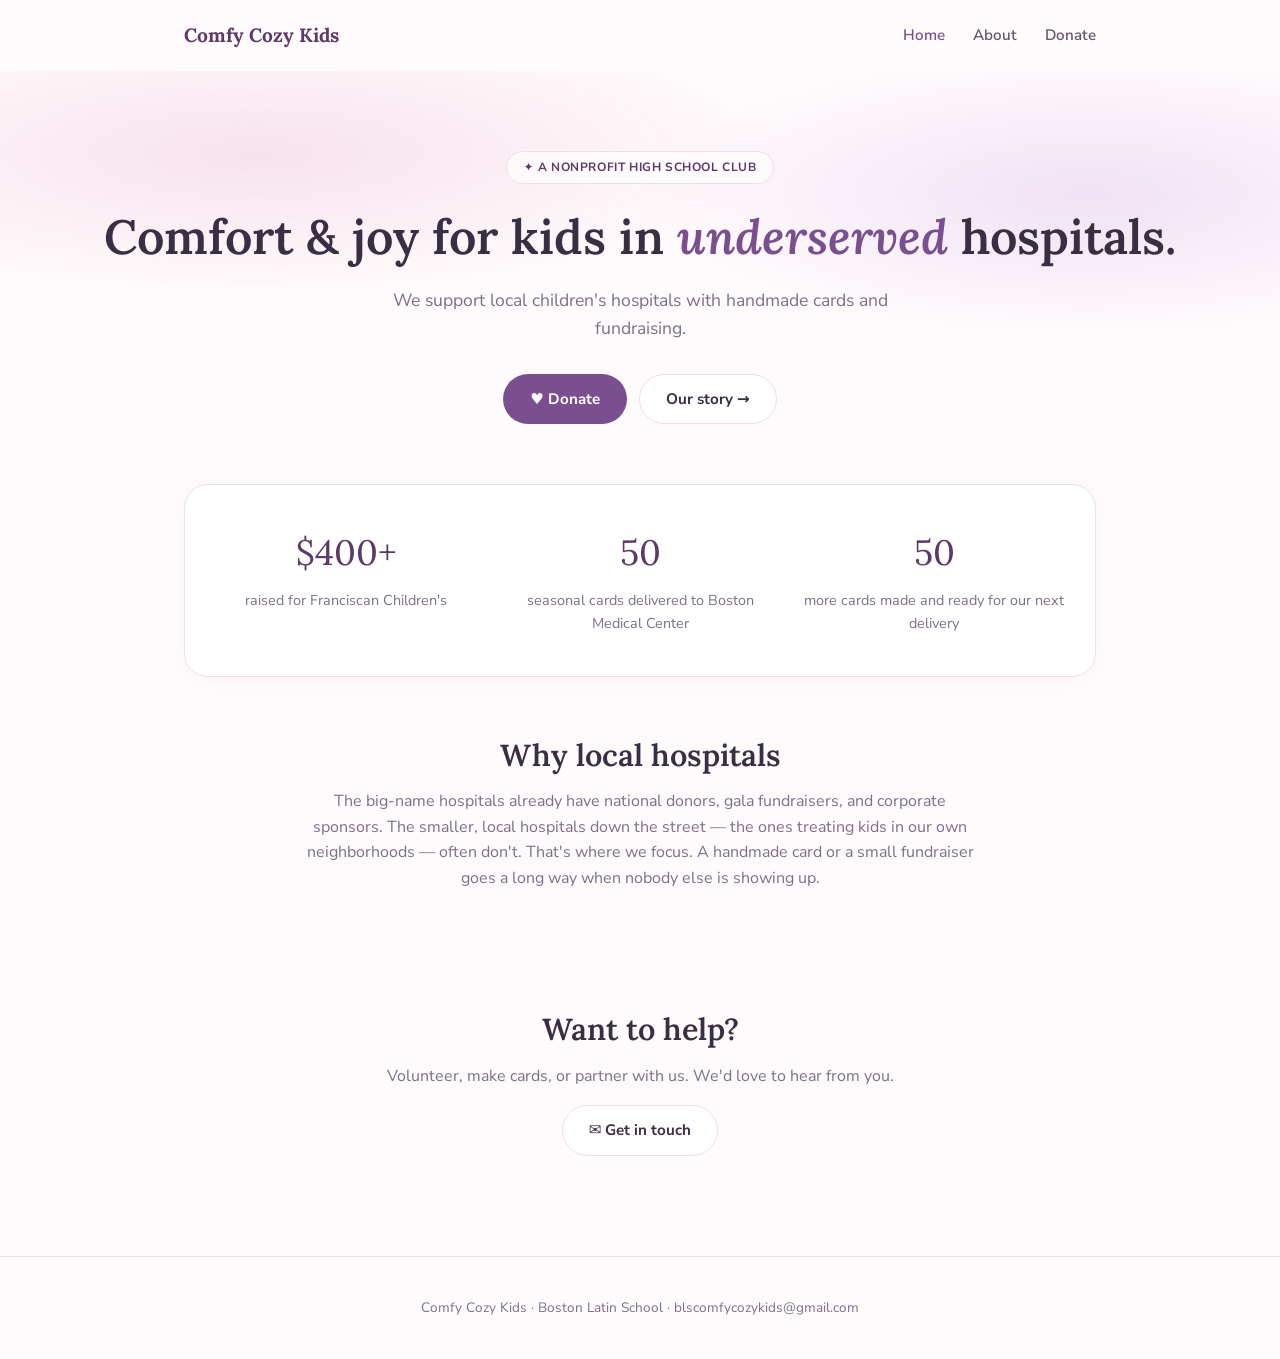
==== index.html @ f342c351 "Add files via upload" ====
<!DOCTYPE html>
<html lang="en">
<head>
<meta charset="UTF-8">
<meta name="viewport" content="width=device-width, initial-scale=1.0">
<title>Comfy Cozy Kids — Comfort & joy for kids in underserved hospitals</title>
<meta name="description" content="A high school nonprofit bringing handmade cards, fundraising, and care to children in underserved local hospitals.">
<link rel="stylesheet" href="style.css">
</head>
<body>

<nav>
  <a class="logo" href="index.html">Comfy Cozy Kids</a>
  <div class="links">
    <a href="index.html" class="active">Home</a>
    <a href="about.html">About</a>
    <a href="donate.html">Donate</a>
  </div>
</nav>

<section class="hero">
  <span class="eyebrow">✦ A nonprofit high school club</span>
  <h1>Comfort &amp; joy for kids in <em>underserved</em> hospitals.</h1>
  <p>We support local children's hospitals with handmade cards and fundraising.</p>
  <div class="hero-actions">
    <a href="donate.html" class="btn btn-primary">♥ Donate</a>
    <a href="about.html" class="btn btn-outline">Our story →</a>
  </div>
</section>

<section class="wrap">
  <div class="stats">
    <div class="stat">
      <div class="value">$400+</div>
      <div class="label">raised for Franciscan Children's</div>
    </div>
    <div class="stat">
      <div class="value">50</div>
      <div class="label">seasonal cards delivered to Boston Medical Center</div>
    </div>
    <div class="stat">
      <div class="value">50</div>
      <div class="label">more cards made and ready for our next delivery</div>
    </div>
  </div>
</section>

<section class="narrow">
  <h2 class="section-title">Why local hospitals</h2>
  <p class="section-sub" style="margin-bottom:0;">
    The big-name hospitals already have national donors, gala fundraisers, and corporate sponsors.
    The smaller, local hospitals down the street — the ones treating kids in our own neighborhoods —
    often don't. That's where we focus. A handmade card or a small fundraiser goes a long way when
    nobody else is showing up.
  </p>
</section>

<section class="narrow cta-center">
  <h2 class="section-title">Want to help?</h2>
  <p>Volunteer, make cards, or partner with us. We'd love to hear from you.</p>
  <a href="mailto:blscomfycozykids@gmail.com" class="btn btn-outline">✉ Get in touch</a>
</section>

<footer>
  Comfy Cozy Kids · Boston Latin School · <a href="mailto:blscomfycozykids@gmail.com">blscomfycozykids@gmail.com</a>
</footer>

</body>
</html>
---- style.css ----
@import url('https://fonts.googleapis.com/css2?family=Lora:ital,wght@0,500;0,600;0,700;1,500&family=Nunito+Sans:wght@400;600;700;800&display=swap');

:root {
  --background: #fffbfc;
  --foreground: #3a2e42;
  --card: #ffffff;
  --primary: #7a4f8f;
  --primary-foreground: #fffbfc;
  --secondary: #fbe9f0;
  --muted-foreground: #7d7086;
  --accent: #f3d3de;
  --border: #f1dde6;
  --blush: #f8e3ea;
  --cream: #fffaf2;
  --plum: #5c3968;
  --radius: 1rem;
}

* { box-sizing: border-box; }

html, body {
  margin: 0;
  padding: 0;
  background: var(--background);
  color: var(--foreground);
  font-family: 'Nunito Sans', system-ui, sans-serif;
  line-height: 1.6;
}

h1, h2, h3 {
  font-family: 'Lora', Georgia, serif;
  font-weight: 600;
  line-height: 1.2;
  margin: 0;
}

a { color: inherit; text-decoration: none; }

.wrap { max-width: 960px; margin: 0 auto; padding: 0 24px; }

/* NAV */
nav {
  display: flex;
  align-items: center;
  justify-content: space-between;
  padding: 20px 24px;
  max-width: 960px;
  margin: 0 auto;
}
nav .logo {
  font-family: 'Lora', serif;
  font-weight: 700;
  font-size: 1.2rem;
  color: var(--plum);
}
nav .links { display: flex; gap: 28px; font-weight: 600; font-size: 0.95rem; }
nav .links a { color: var(--foreground); opacity: 0.8; transition: opacity 0.15s; }
nav .links a:hover, nav .links a.active { opacity: 1; color: var(--primary); }

/* HERO */
.hero {
  text-align: center;
  padding: 80px 24px 60px;
  background: radial-gradient(60% 50% at 20% 20%, rgba(240,200,220,0.5), transparent 70%),
              radial-gradient(50% 50% at 85% 30%, rgba(210,180,230,0.35), transparent 70%);
}
.eyebrow {
  display: inline-flex;
  align-items: center;
  gap: 6px;
  border: 1px solid var(--border);
  background: rgba(255,255,255,0.7);
  padding: 6px 16px;
  border-radius: 999px;
  font-size: 0.75rem;
  font-weight: 700;
  text-transform: uppercase;
  letter-spacing: 0.05em;
  color: var(--plum);
}
.hero h1 { font-size: 3rem; margin-top: 24px; }
.hero h1 em { color: var(--primary); font-style: italic; }
.hero p { max-width: 560px; margin: 20px auto 0; color: var(--muted-foreground); font-size: 1.1rem; }
.hero-actions { display: flex; justify-content: center; gap: 12px; margin-top: 32px; flex-wrap: wrap; }

.btn {
  display: inline-flex;
  align-items: center;
  gap: 8px;
  padding: 12px 26px;
  border-radius: 999px;
  font-weight: 700;
  font-size: 0.95rem;
  cursor: pointer;
  border: 1px solid transparent;
}
.btn-primary { background: var(--primary); color: var(--primary-foreground); }
.btn-primary:hover { opacity: 0.9; }
.btn-outline { background: var(--card); border-color: var(--border); color: var(--foreground); }
.btn-outline:hover { background: var(--secondary); }

/* STATS */
.stats {
  display: grid;
  grid-template-columns: repeat(3, 1fr);
  gap: 20px;
  background: var(--card);
  border: 1px solid var(--border);
  border-radius: 24px;
  padding: 40px 24px;
  box-shadow: 0 4px 20px rgba(90, 50, 90, 0.04);
}
.stats .stat { text-align: center; }
.stats .stat .value { font-family: 'Lora', serif; font-size: 2.2rem; color: var(--plum); }
.stats .stat .label { margin-top: 8px; font-size: 0.9rem; color: var(--muted-foreground); }

/* SECTIONS */
section { padding: 60px 24px; }
section.narrow { max-width: 720px; margin: 0 auto; }
.section-title { font-size: 1.9rem; text-align: center; margin-bottom: 8px; }
.section-sub { text-align: center; color: var(--muted-foreground); margin-bottom: 32px; }

.card-box {
  background: var(--card);
  border: 1px solid var(--border);
  border-radius: 24px;
  padding: 32px;
}

.two-col { display: grid; grid-template-columns: 1fr 1fr; gap: 20px; }
.two-col .card-box h3 { font-size: 1.2rem; margin-bottom: 10px; }
.two-col .card-box p { color: var(--muted-foreground); margin: 0; }
.pink-card { background: var(--blush); border: none; }
.lav-card { background: var(--secondary); border: none; }

.cta-center { text-align: center; }
.cta-center p { color: var(--muted-foreground); }

footer {
  text-align: center;
  padding: 40px 24px;
  color: var(--muted-foreground);
  font-size: 0.85rem;
  border-top: 1px solid var(--border);
  margin-top: 40px;
}

@media (max-width: 640px) {
  .hero h1 { font-size: 2.2rem; }
  .stats { grid-template-columns: 1fr; }
  .two-col { grid-template-columns: 1fr; }
  nav .links { gap: 16px; font-size: 0.85rem; }
}
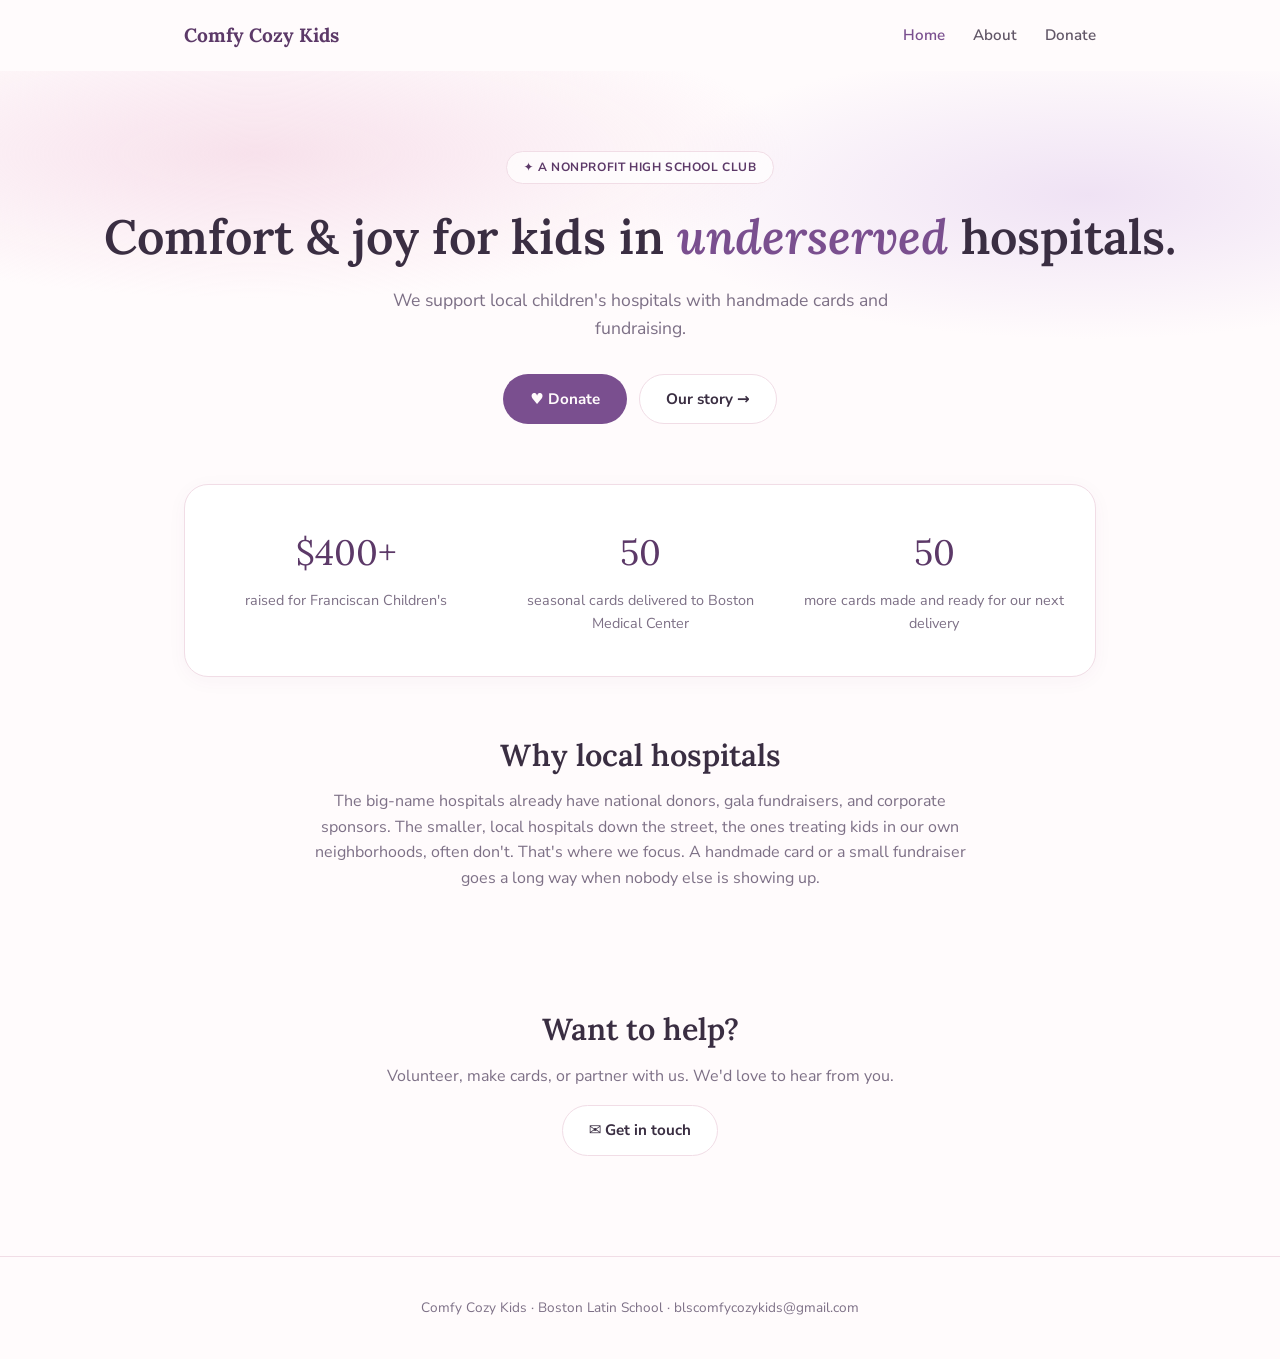
==== commit 4fa8c343: "Add files via upload" ====
--- a/index.html
+++ b/index.html
@@ -3,7 +3,7 @@
 <head>
 <meta charset="UTF-8">
 <meta name="viewport" content="width=device-width, initial-scale=1.0">
-<title>Comfy Cozy Kids — Comfort & joy for kids in underserved hospitals</title>
+<title>Comfy Cozy Kids - Comfort & joy for kids in underserved hospitals</title>
 <meta name="description" content="A high school nonprofit bringing handmade cards, fundraising, and care to children in underserved local hospitals.">
 <link rel="stylesheet" href="style.css">
 </head>
@@ -49,7 +49,7 @@
   <h2 class="section-title">Why local hospitals</h2>
   <p class="section-sub" style="margin-bottom:0;">
     The big-name hospitals already have national donors, gala fundraisers, and corporate sponsors.
-    The smaller, local hospitals down the street — the ones treating kids in our own neighborhoods —
+    The smaller, local hospitals down the street, the ones treating kids in our own neighborhoods,
     often don't. That's where we focus. A handmade card or a small fundraiser goes a long way when
     nobody else is showing up.
   </p>
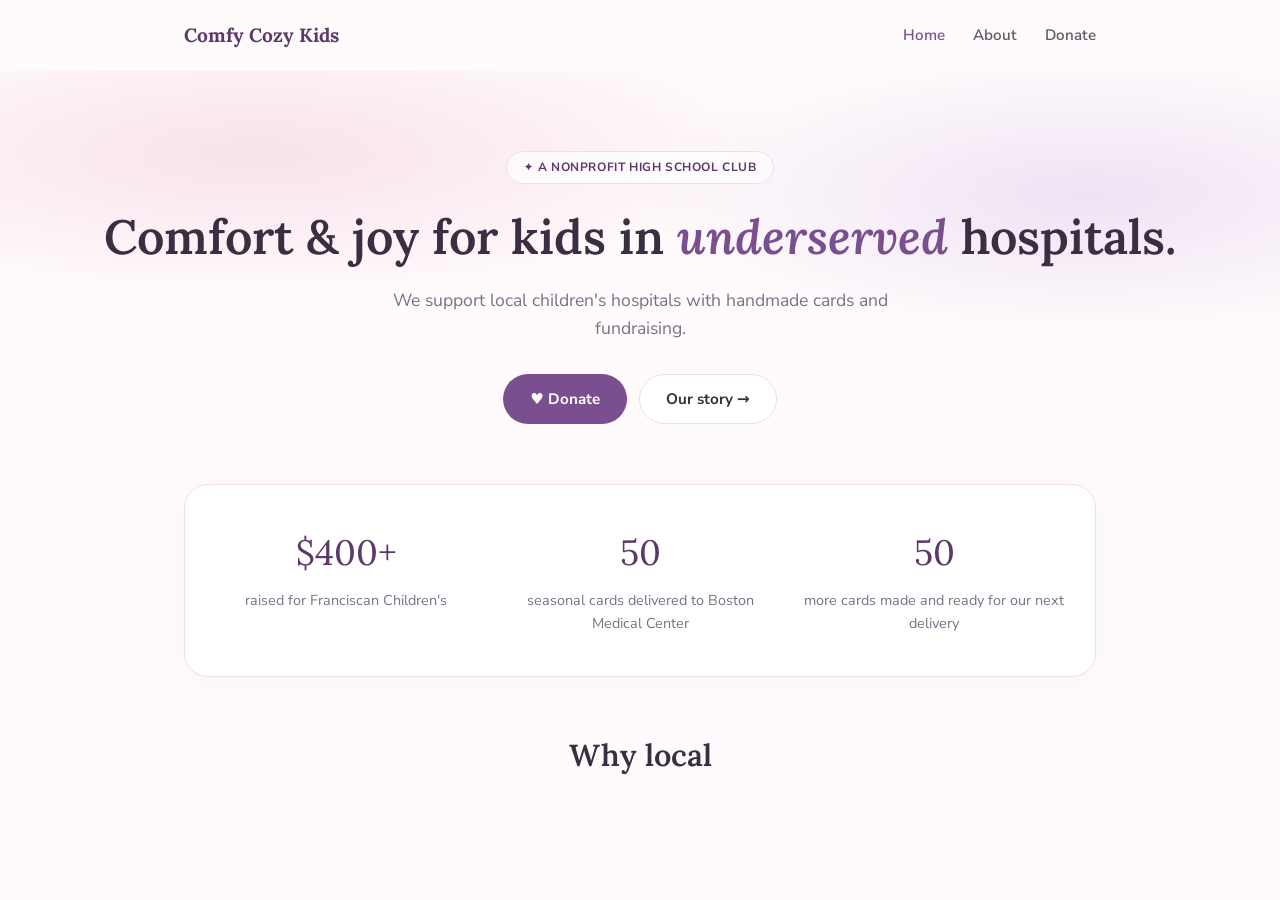
==== commit f2f3228d: "Update index.html" ====
--- a/index.html
+++ b/index.html
@@ -46,24 +46,4 @@
 </section>
 
 <section class="narrow">
-  <h2 class="section-title">Why local hospitals</h2>
-  <p class="section-sub" style="margin-bottom:0;">
-    The big-name hospitals already have national donors, gala fundraisers, and corporate sponsors.
-    The smaller, local hospitals down the street, the ones treating kids in our own neighborhoods,
-    often don't. That's where we focus. A handmade card or a small fundraiser goes a long way when
-    nobody else is showing up.
-  </p>
-</section>
-
-<section class="narrow cta-center">
-  <h2 class="section-title">Want to help?</h2>
-  <p>Volunteer, make cards, or partner with us. We'd love to hear from you.</p>
-  <a href="mailto:blscomfycozykids@gmail.com" class="btn btn-outline">✉ Get in touch</a>
-</section>
-
-<footer>
-  Comfy Cozy Kids · Boston Latin School · <a href="mailto:blscomfycozykids@gmail.com">blscomfycozykids@gmail.com</a>
-</footer>
-
-</body>
-</html>
+  <h2 class="section-title">Why local
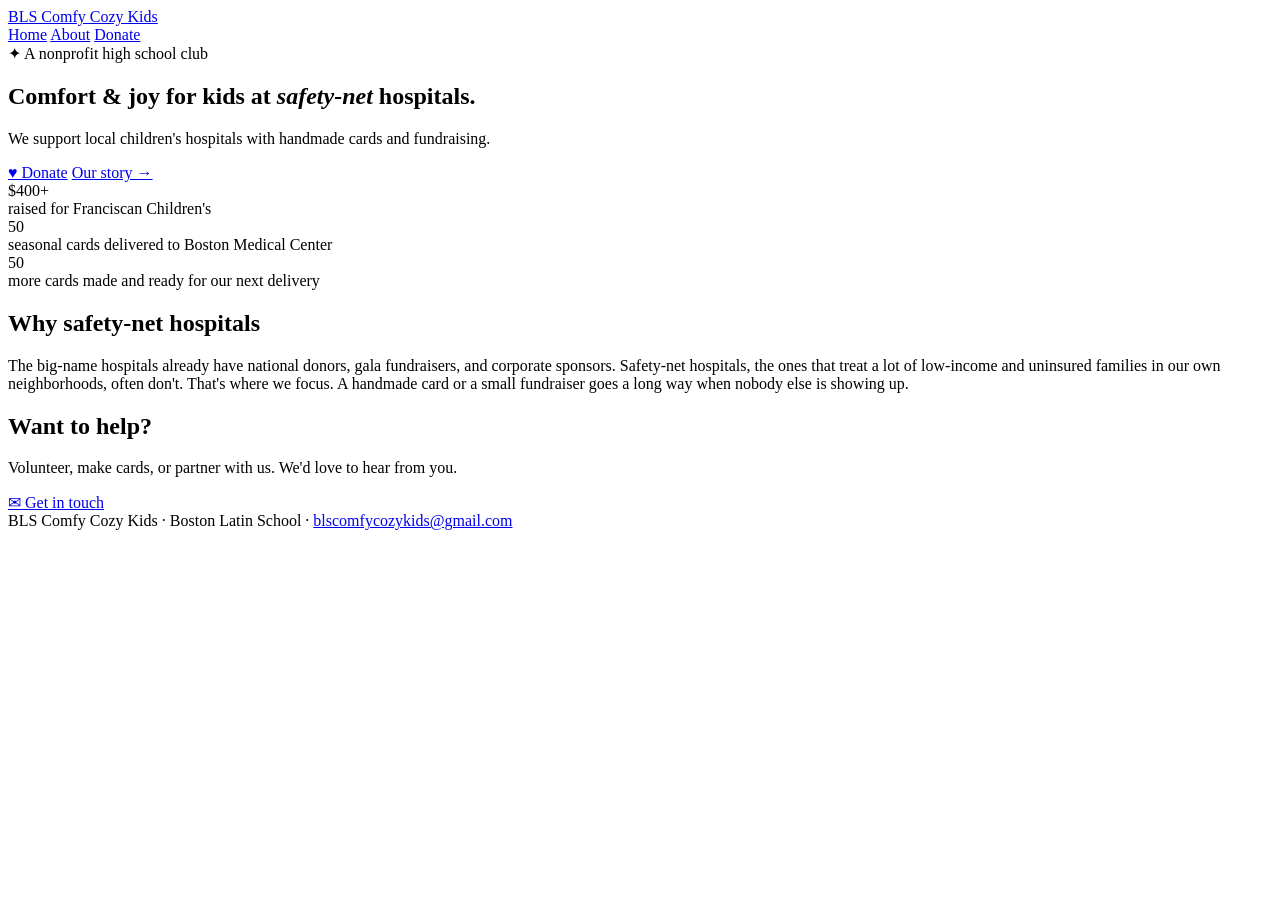
==== commit 33f4c042: "Rename index2.html to index.html" ====
--- a/index.html
+++ b/index.html
@@ -3,28 +3,28 @@
 <head>
 <meta charset="UTF-8">
 <meta name="viewport" content="width=device-width, initial-scale=1.0">
-<title>Comfy Cozy Kids - Comfort & joy for kids in underserved hospitals</title>
-<meta name="description" content="A high school nonprofit bringing handmade cards, fundraising, and care to children in underserved local hospitals.">
-<link rel="stylesheet" href="style.css">
+<title>BLS Comfy Cozy Kids - Comfort & joy for kids at safety-net hospitals</title>
+<meta name="description" content="A high school nonprofit bringing handmade cards, fundraising, and care to children at safety-net hospitals in Boston.">
+<link rel="stylesheet" href="style2.css">
 </head>
 <body>
 
 <nav>
-  <a class="logo" href="index.html">Comfy Cozy Kids</a>
+  <a class="logo" href="index2.html">BLS Comfy Cozy Kids</a>
   <div class="links">
-    <a href="index.html" class="active">Home</a>
-    <a href="about.html">About</a>
-    <a href="donate.html">Donate</a>
+    <a href="index2.html" class="active">Home</a>
+    <a href="about2.html">About</a>
+    <a href="donate2.html">Donate</a>
   </div>
 </nav>
 
 <section class="hero">
   <span class="eyebrow">✦ A nonprofit high school club</span>
-  <h1>Comfort &amp; joy for kids in <em>underserved</em> hospitals.</h1>
+  <h1>Comfort &amp; joy for kids at <em>safety-net</em> hospitals.</h1>
   <p>We support local children's hospitals with handmade cards and fundraising.</p>
   <div class="hero-actions">
-    <a href="donate.html" class="btn btn-primary">♥ Donate</a>
-    <a href="about.html" class="btn btn-outline">Our story →</a>
+    <a href="donate2.html" class="btn btn-primary">♥ Donate</a>
+    <a href="about2.html" class="btn btn-outline">Our story →</a>
   </div>
 </section>
 
@@ -46,4 +46,24 @@
 </section>
 
 <section class="narrow">
-  <h2 class="section-title">Why local
+  <h2 class="section-title">Why safety-net hospitals</h2>
+  <p class="section-sub" style="margin-bottom:0;">
+    The big-name hospitals already have national donors, gala fundraisers, and corporate sponsors.
+    Safety-net hospitals, the ones that treat a lot of low-income and uninsured families in our own
+    neighborhoods, often don't. That's where we focus. A handmade card or a small fundraiser goes a
+    long way when nobody else is showing up.
+  </p>
+</section>
+
+<section class="narrow cta-center">
+  <h2 class="section-title">Want to help?</h2>
+  <p>Volunteer, make cards, or partner with us. We'd love to hear from you.</p>
+  <a href="mailto:blscomfycozykids@gmail.com" class="btn btn-outline">✉ Get in touch</a>
+</section>
+
+<footer>
+  BLS Comfy Cozy Kids · Boston Latin School · <a href="mailto:blscomfycozykids@gmail.com">blscomfycozykids@gmail.com</a>
+</footer>
+
+</body>
+</html>
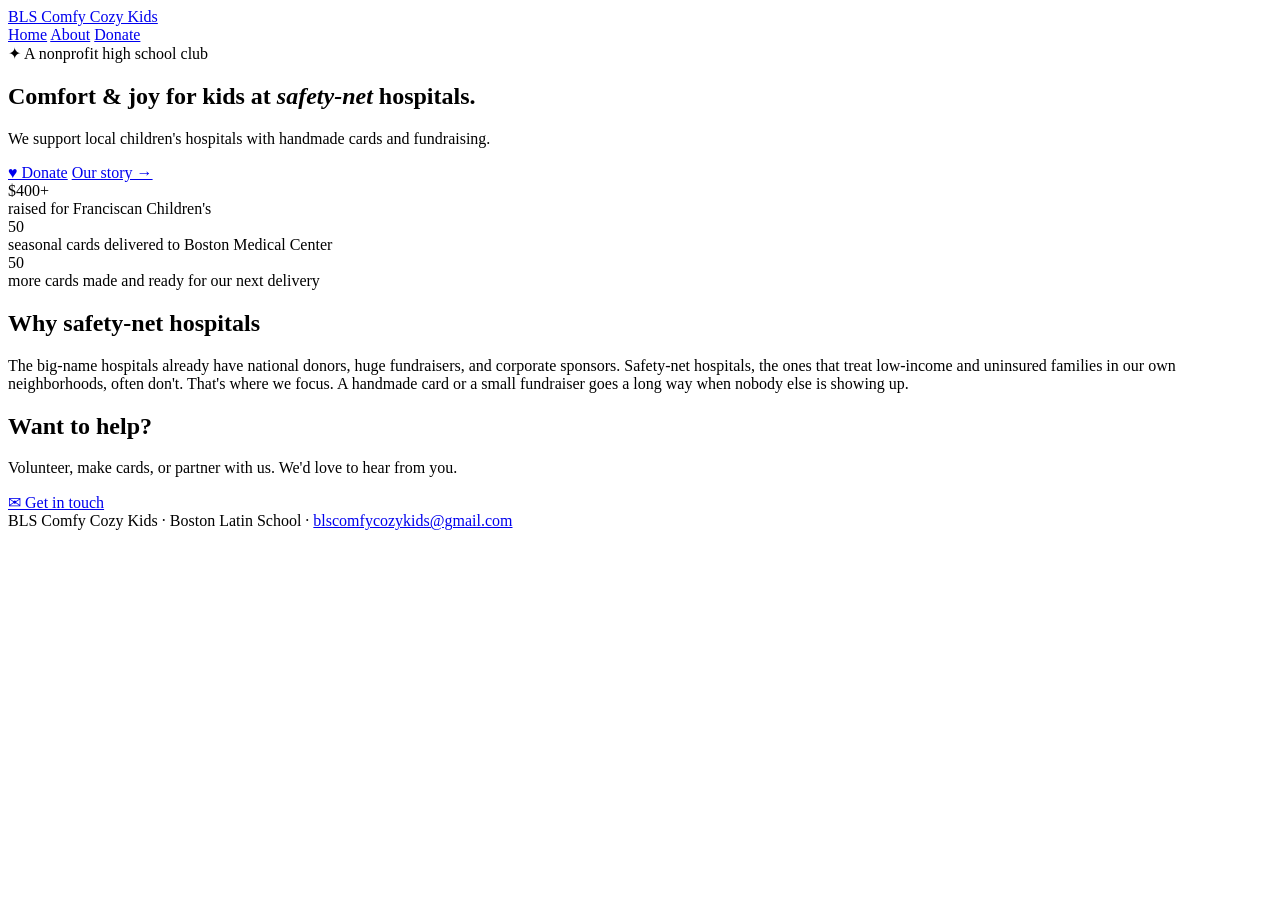
==== commit e9003324: "Update index.html" ====
--- a/index.html
+++ b/index.html
@@ -3,16 +3,16 @@
 <head>
 <meta charset="UTF-8">
 <meta name="viewport" content="width=device-width, initial-scale=1.0">
-<title>BLS Comfy Cozy Kids - Comfort & joy for kids at safety-net hospitals</title>
+<title>BLS Comfy Cozy Kids - Comfort & joy for kids at underserved hospitals</title>
 <meta name="description" content="A high school nonprofit bringing handmade cards, fundraising, and care to children at safety-net hospitals in Boston.">
 <link rel="stylesheet" href="style2.css">
 </head>
 <body>
 
 <nav>
-  <a class="logo" href="index2.html">BLS Comfy Cozy Kids</a>
+  <a class="logo" href="index.html">BLS Comfy Cozy Kids</a>
   <div class="links">
-    <a href="index2.html" class="active">Home</a>
+    <a href="index.html" class="active">Home</a>
     <a href="about2.html">About</a>
     <a href="donate2.html">Donate</a>
   </div>
@@ -48,8 +48,8 @@
 <section class="narrow">
   <h2 class="section-title">Why safety-net hospitals</h2>
   <p class="section-sub" style="margin-bottom:0;">
-    The big-name hospitals already have national donors, gala fundraisers, and corporate sponsors.
-    Safety-net hospitals, the ones that treat a lot of low-income and uninsured families in our own
+    The big-name hospitals already have national donors, huge fundraisers, and corporate sponsors.
+    Safety-net hospitals, the ones that treat low-income and uninsured families in our own
     neighborhoods, often don't. That's where we focus. A handmade card or a small fundraiser goes a
     long way when nobody else is showing up.
   </p>
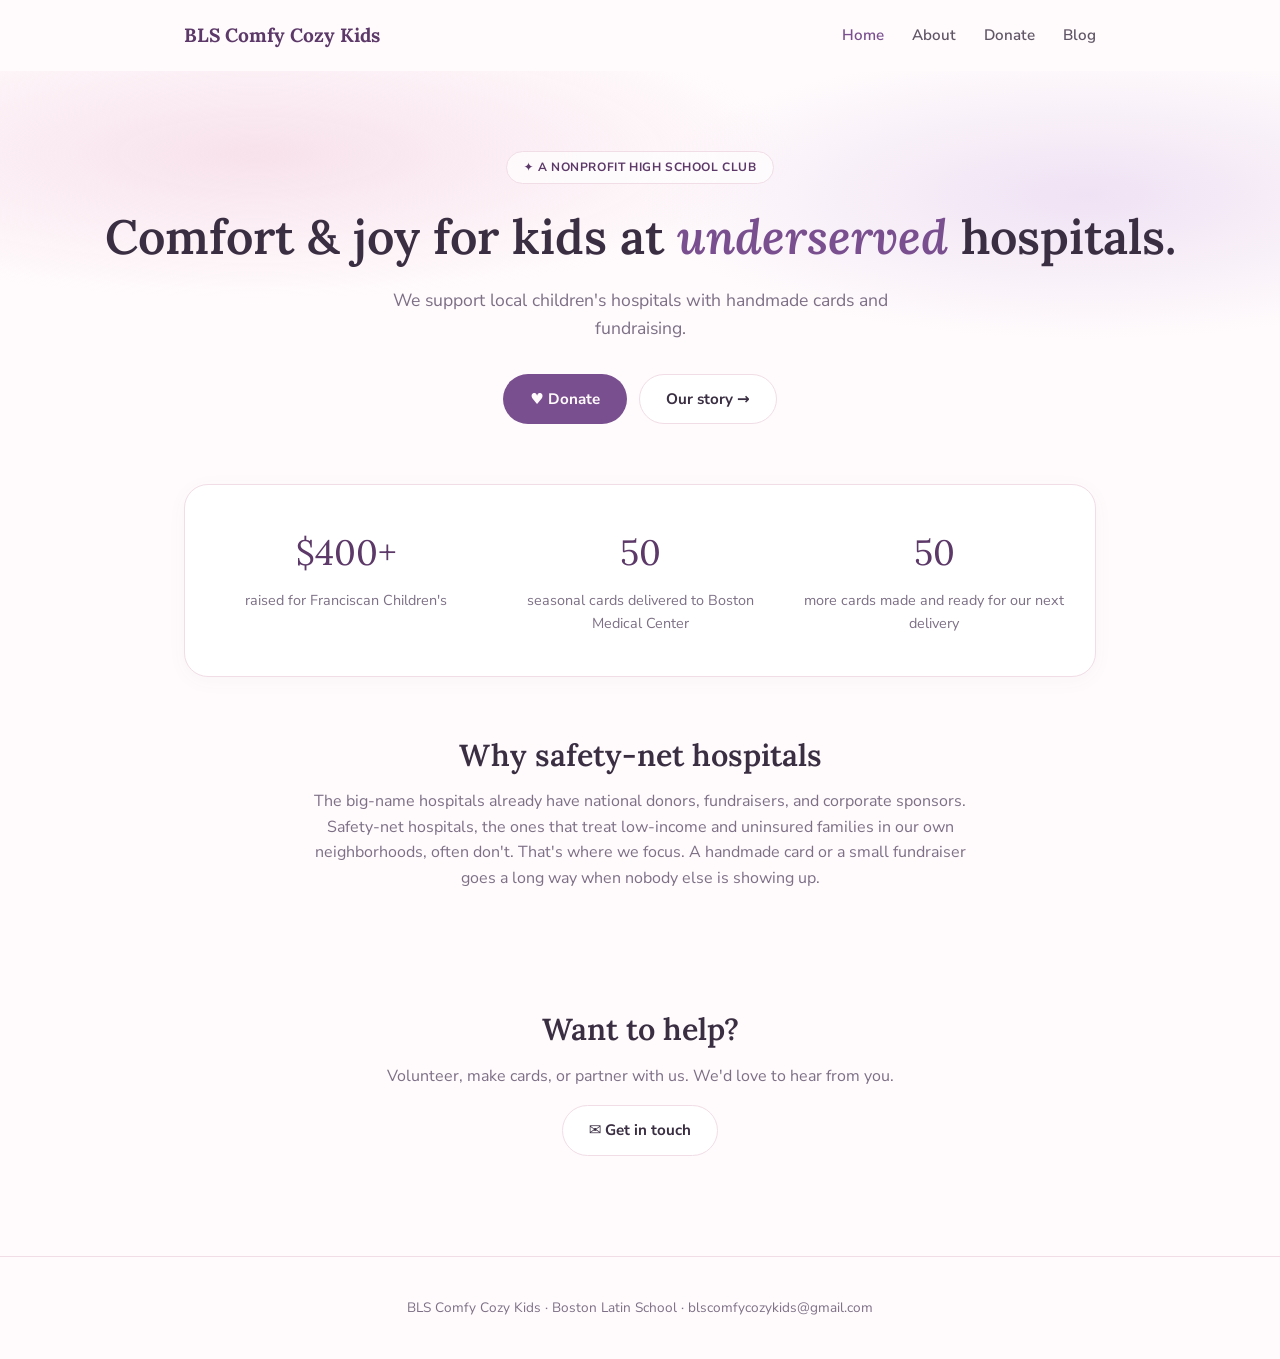
==== commit 8b583e9a: "Update index.html" ====
--- a/index.html
+++ b/index.html
@@ -15,12 +15,13 @@
     <a href="index.html" class="active">Home</a>
     <a href="about2.html">About</a>
     <a href="donate2.html">Donate</a>
+    <a href="blog2.html">Blog</a>
   </div>
 </nav>
 
 <section class="hero">
   <span class="eyebrow">✦ A nonprofit high school club</span>
-  <h1>Comfort &amp; joy for kids at <em>safety-net</em> hospitals.</h1>
+  <h1>Comfort &amp; joy for kids at <em>underserved</em> hospitals.</h1>
   <p>We support local children's hospitals with handmade cards and fundraising.</p>
   <div class="hero-actions">
     <a href="donate2.html" class="btn btn-primary">♥ Donate</a>
@@ -48,7 +49,7 @@
 <section class="narrow">
   <h2 class="section-title">Why safety-net hospitals</h2>
   <p class="section-sub" style="margin-bottom:0;">
-    The big-name hospitals already have national donors, huge fundraisers, and corporate sponsors.
+    The big-name hospitals already have national donors, fundraisers, and corporate sponsors.
     Safety-net hospitals, the ones that treat low-income and uninsured families in our own
     neighborhoods, often don't. That's where we focus. A handmade card or a small fundraiser goes a
     long way when nobody else is showing up.
--- a/style2.css
+++ b/style2.css
@@ -0,0 +1,183 @@
+@import url('https://fonts.googleapis.com/css2?family=Lora:ital,wght@0,500;0,600;0,700;1,500&family=Nunito+Sans:wght@400;600;700;800&display=swap');
+
+:root {
+  --background: #fffbfc;
+  --foreground: #3a2e42;
+  --card: #ffffff;
+  --primary: #7a4f8f;
+  --primary-foreground: #fffbfc;
+  --secondary: #fbe9f0;
+  --muted-foreground: #7d7086;
+  --accent: #f3d3de;
+  --border: #f1dde6;
+  --blush: #f8e3ea;
+  --cream: #fffaf2;
+  --plum: #5c3968;
+  --radius: 1rem;
+}
+
+* { box-sizing: border-box; }
+
+html, body {
+  margin: 0;
+  padding: 0;
+  background: var(--background);
+  color: var(--foreground);
+  font-family: 'Nunito Sans', system-ui, sans-serif;
+  line-height: 1.6;
+}
+
+h1, h2, h3 {
+  font-family: 'Lora', Georgia, serif;
+  font-weight: 600;
+  line-height: 1.2;
+  margin: 0;
+}
+
+a { color: inherit; text-decoration: none; }
+
+.wrap { max-width: 960px; margin: 0 auto; padding: 0 24px; }
+
+/* NAV */
+nav {
+  display: flex;
+  align-items: center;
+  justify-content: space-between;
+  padding: 20px 24px;
+  max-width: 960px;
+  margin: 0 auto;
+}
+nav .logo {
+  font-family: 'Lora', serif;
+  font-weight: 700;
+  font-size: 1.2rem;
+  color: var(--plum);
+}
+nav .links { display: flex; gap: 28px; font-weight: 600; font-size: 0.95rem; }
+nav .links a { color: var(--foreground); opacity: 0.8; transition: opacity 0.15s; }
+nav .links a:hover, nav .links a.active { opacity: 1; color: var(--primary); }
+
+/* HERO */
+.hero {
+  text-align: center;
+  padding: 80px 24px 60px;
+  background: radial-gradient(60% 50% at 20% 20%, rgba(240,200,220,0.5), transparent 70%),
+              radial-gradient(50% 50% at 85% 30%, rgba(210,180,230,0.35), transparent 70%);
+}
+.eyebrow {
+  display: inline-flex;
+  align-items: center;
+  gap: 6px;
+  border: 1px solid var(--border);
+  background: rgba(255,255,255,0.7);
+  padding: 6px 16px;
+  border-radius: 999px;
+  font-size: 0.75rem;
+  font-weight: 700;
+  text-transform: uppercase;
+  letter-spacing: 0.05em;
+  color: var(--plum);
+}
+.hero h1 { font-size: 3rem; margin-top: 24px; }
+.hero h1 em { color: var(--primary); font-style: italic; }
+.hero p { max-width: 560px; margin: 20px auto 0; color: var(--muted-foreground); font-size: 1.1rem; }
+.hero-actions { display: flex; justify-content: center; gap: 12px; margin-top: 32px; flex-wrap: wrap; }
+
+.btn {
+  display: inline-flex;
+  align-items: center;
+  gap: 8px;
+  padding: 12px 26px;
+  border-radius: 999px;
+  font-weight: 700;
+  font-size: 0.95rem;
+  cursor: pointer;
+  border: 1px solid transparent;
+}
+.btn-primary { background: var(--primary); color: var(--primary-foreground); }
+.btn-primary:hover { opacity: 0.9; }
+.btn-outline { background: var(--card); border-color: var(--border); color: var(--foreground); }
+.btn-outline:hover { background: var(--secondary); }
+
+/* STATS */
+.stats {
+  display: grid;
+  grid-template-columns: repeat(3, 1fr);
+  gap: 20px;
+  background: var(--card);
+  border: 1px solid var(--border);
+  border-radius: 24px;
+  padding: 40px 24px;
+  box-shadow: 0 4px 20px rgba(90, 50, 90, 0.04);
+}
+.stats .stat { text-align: center; }
+.stats .stat .value { font-family: 'Lora', serif; font-size: 2.2rem; color: var(--plum); }
+.stats .stat .label { margin-top: 8px; font-size: 0.9rem; color: var(--muted-foreground); }
+
+/* SECTIONS */
+section { padding: 60px 24px; }
+section.narrow { max-width: 720px; margin: 0 auto; }
+.section-title { font-size: 1.9rem; text-align: center; margin-bottom: 8px; }
+.section-sub { text-align: center; color: var(--muted-foreground); margin-bottom: 32px; }
+
+.card-box {
+  background: var(--card);
+  border: 1px solid var(--border);
+  border-radius: 24px;
+  padding: 32px;
+}
+
+.two-col { display: grid; grid-template-columns: 1fr 1fr; gap: 20px; }
+.two-col .card-box h3 { font-size: 1.2rem; margin-bottom: 10px; }
+.two-col .card-box p { color: var(--muted-foreground); margin: 0; }
+.pink-card { background: var(--blush); border: none; }
+.lav-card { background: var(--secondary); border: none; }
+
+.cta-center { text-align: center; }
+.cta-center p { color: var(--muted-foreground); }
+
+footer {
+  text-align: center;
+  padding: 40px 24px;
+  color: var(--muted-foreground);
+  font-size: 0.85rem;
+  border-top: 1px solid var(--border);
+  margin-top: 40px;
+}
+
+@media (max-width: 640px) {
+  .hero h1 { font-size: 2.2rem; }
+  .stats { grid-template-columns: 1fr; }
+  .two-col { grid-template-columns: 1fr; }
+  nav .links { gap: 16px; font-size: 0.85rem; }
+}
+
+/* BLOG */
+.post-list { display: flex; flex-direction: column; gap: 20px; }
+.post-preview {
+  background: var(--card);
+  border: 1px solid var(--border);
+  border-radius: 20px;
+  padding: 28px;
+  display: block;
+}
+.post-preview .post-date { font-size: 0.8rem; color: var(--primary); font-weight: 700; text-transform: uppercase; letter-spacing: 0.04em; }
+.post-preview h3 { font-size: 1.25rem; margin-top: 8px; }
+.post-preview p { color: var(--muted-foreground); margin-top: 8px; margin-bottom: 0; }
+
+.post-header { text-align: center; margin-bottom: 40px; }
+.post-header .post-date { font-size: 0.85rem; color: var(--primary); font-weight: 700; text-transform: uppercase; letter-spacing: 0.04em; }
+.post-header h1 { font-size: 2.2rem; margin-top: 12px; }
+
+.post-body { color: var(--foreground); font-size: 1.05rem; }
+.post-body p { margin: 0 0 20px; }
+.post-body h2 { font-size: 1.4rem; margin: 36px 0 14px; }
+.post-body .callout {
+  background: var(--secondary);
+  border-radius: 16px;
+  padding: 20px 24px;
+  margin: 24px 0;
+  font-size: 0.95rem;
+  color: var(--plum);
+}
+.back-link { display: inline-block; margin-bottom: 24px; font-weight: 700; color: var(--primary); }
